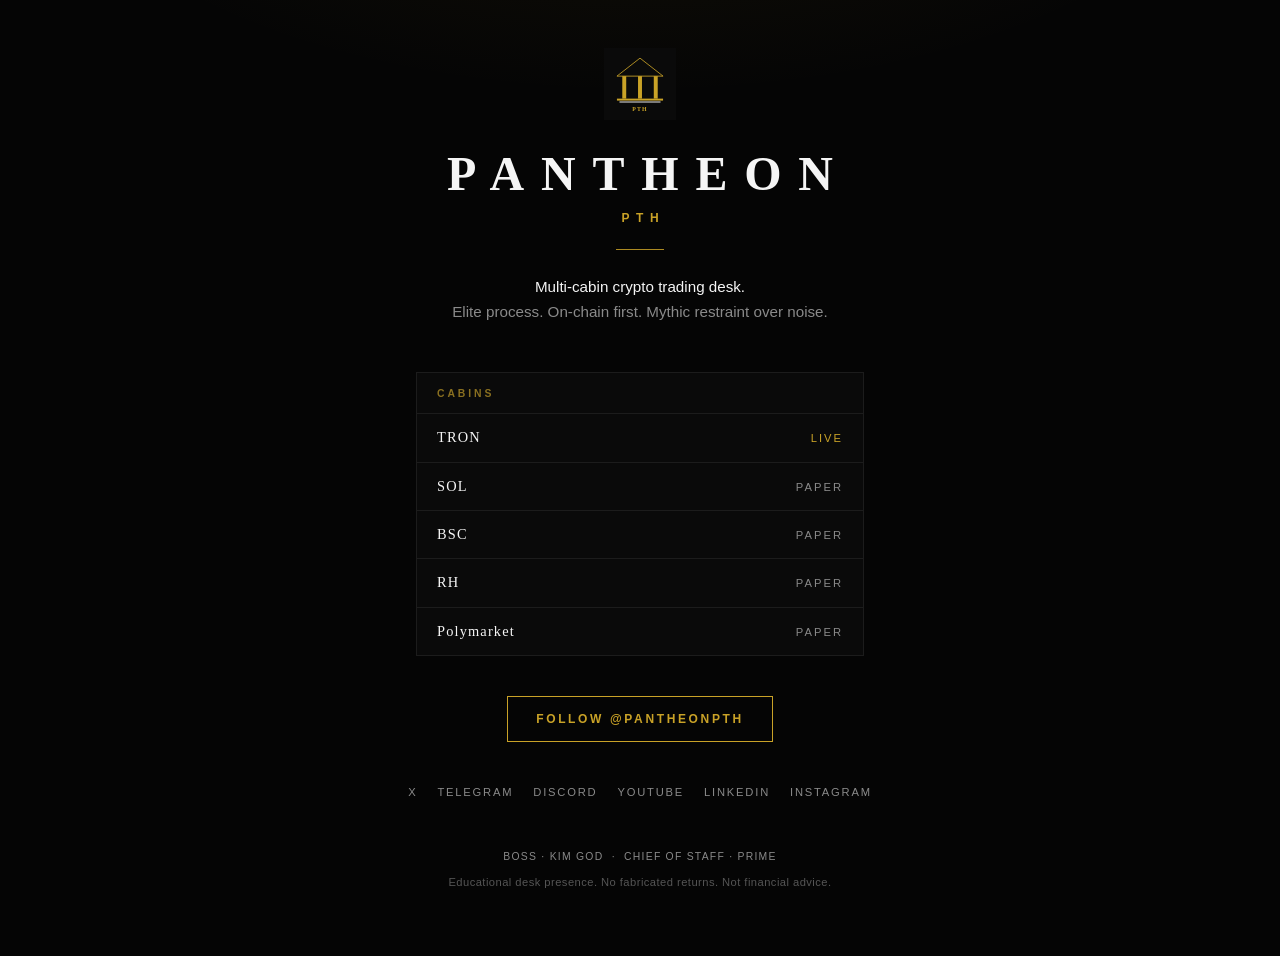
==== landing.html @ 0e8a8628 "Initial PANTHEON / PTH brand kit Landing, bios, 7-day calendar, logo, and voice guidelines for the d" ====
<!DOCTYPE html>
<html lang="en">
<head>
  <meta charset="utf-8" />
  <meta name="viewport" content="width=device-width, initial-scale=1" />
  <title>PANTHEON · PTH</title>
  <meta name="description" content="Pantheon (PTH) — multi-cabin crypto trading desk. TRON live; SOL, BSC, RH, Polymarket paper. Elite process. On-chain first." />
  <style>
    :root {
      --bg: #050505;
      --bg-elev: #0a0a0a;
      --gold: #c9a227;
      --gold-dim: #8a7020;
      --text: #f5f5f5;
      --muted: #8a8a8a;
      --line: #1c1c1c;
    }
    * { box-sizing: border-box; margin: 0; padding: 0; }
    html, body {
      min-height: 100%;
      background: var(--bg);
      color: var(--text);
      font-family: -apple-system, BlinkMacSystemFont, "Segoe UI", Roboto, Helvetica, Arial, sans-serif;
      -webkit-font-smoothing: antialiased;
    }
    body {
      display: flex;
      flex-direction: column;
      align-items: center;
      padding: 3rem 1.25rem 4rem;
      background:
        radial-gradient(ellipse 80% 50% at 50% -20%, rgba(201, 162, 39, 0.08), transparent 60%),
        var(--bg);
    }
    .mark {
      width: 72px;
      height: 72px;
      margin-bottom: 1.75rem;
    }
    .mark svg { width: 100%; height: 100%; display: block; }
    header {
      text-align: center;
      max-width: 36rem;
      margin-bottom: 3rem;
    }
    .wordmark {
      font-family: Georgia, "Times New Roman", serif;
      font-size: clamp(2rem, 6vw, 3rem);
      font-weight: 700;
      letter-spacing: 0.35em;
      text-indent: 0.35em;
      color: var(--text);
      line-height: 1.1;
    }
    .short {
      margin-top: 0.65rem;
      font-size: 0.75rem;
      letter-spacing: 0.55em;
      text-indent: 0.55em;
      color: var(--gold);
      font-weight: 600;
      text-transform: uppercase;
    }
    .rule {
      width: 48px;
      height: 1px;
      background: var(--gold);
      margin: 1.5rem auto;
      opacity: 0.85;
    }
    .tagline {
      font-size: 0.95rem;
      line-height: 1.65;
      color: var(--muted);
      font-weight: 400;
    }
    .tagline strong {
      color: var(--text);
      font-weight: 500;
    }
    .cabins {
      width: 100%;
      max-width: 28rem;
      border: 1px solid var(--line);
      background: var(--bg-elev);
      margin-bottom: 2.5rem;
    }
    .cabins h2 {
      font-size: 0.65rem;
      letter-spacing: 0.28em;
      text-transform: uppercase;
      color: var(--gold-dim);
      padding: 0.9rem 1.25rem;
      border-bottom: 1px solid var(--line);
      font-weight: 600;
    }
    ul { list-style: none; }
    li {
      display: flex;
      justify-content: space-between;
      align-items: baseline;
      gap: 1rem;
      padding: 0.95rem 1.25rem;
      border-bottom: 1px solid var(--line);
      font-size: 0.9rem;
    }
    li:last-child { border-bottom: none; }
    .cabin-name {
      font-family: Georgia, "Times New Roman", serif;
      letter-spacing: 0.08em;
      color: var(--text);
    }
    .mode {
      font-size: 0.7rem;
      letter-spacing: 0.18em;
      text-transform: uppercase;
      color: var(--muted);
    }
    .mode.live { color: var(--gold); }
    .cta {
      display: inline-block;
      padding: 0.95rem 1.75rem;
      border: 1px solid var(--gold);
      color: var(--gold);
      text-decoration: none;
      font-size: 0.75rem;
      letter-spacing: 0.22em;
      text-transform: uppercase;
      font-weight: 600;
      transition: background 0.2s ease, color 0.2s ease;
      margin-bottom: 2.75rem;
    }
    .cta:hover {
      background: var(--gold);
      color: var(--bg);
    }
    .socials {
      display: flex;
      flex-wrap: wrap;
      justify-content: center;
      gap: 0.5rem 1.25rem;
      margin-bottom: 3rem;
    }
    .socials a {
      color: var(--muted);
      text-decoration: none;
      font-size: 0.7rem;
      letter-spacing: 0.16em;
      text-transform: uppercase;
      border-bottom: 1px solid transparent;
      padding-bottom: 2px;
    }
    .socials a:hover {
      color: var(--text);
      border-bottom-color: var(--line);
    }
    footer {
      text-align: center;
      max-width: 28rem;
      font-size: 0.7rem;
      line-height: 1.6;
      color: #555;
      letter-spacing: 0.04em;
    }
    footer .meta {
      margin-bottom: 0.5rem;
      color: var(--muted);
      letter-spacing: 0.12em;
      text-transform: uppercase;
      font-size: 0.65rem;
    }
  </style>
</head>
<body>
  <div class="mark" aria-hidden="true">
    <svg xmlns="http://www.w3.org/2000/svg" viewBox="0 0 512 512">
      <rect width="512" height="512" fill="#0a0a0a"/>
      <polygon points="256,72 420,200 92,200" fill="none" stroke="#c9a227" stroke-width="6"/>
      <rect x="130" y="200" width="28" height="160" fill="#c9a227"/>
      <rect x="242" y="200" width="28" height="160" fill="#c9a227"/>
      <rect x="354" y="200" width="28" height="160" fill="#c9a227"/>
      <rect x="92" y="360" width="328" height="14" fill="#c9a227"/>
      <rect x="110" y="380" width="292" height="8" fill="#f5f5f5" opacity="0.85"/>
      <text x="256" y="450" text-anchor="middle" font-family="Georgia, 'Times New Roman', serif" font-size="42" font-weight="700" letter-spacing="8" fill="#c9a227">PTH</text>
    </svg>
  </div>

  <header>
    <h1 class="wordmark">PANTHEON</h1>
    <div class="short">PTH</div>
    <div class="rule"></div>
    <p class="tagline">
      <strong>Multi-cabin crypto trading desk.</strong><br />
      Elite process. On-chain first. Mythic restraint over noise.
    </p>
  </header>

  <section class="cabins" aria-label="Trading cabins">
    <h2>Cabins</h2>
    <ul>
      <li><span class="cabin-name">TRON</span><span class="mode live">Live</span></li>
      <li><span class="cabin-name">SOL</span><span class="mode">Paper</span></li>
      <li><span class="cabin-name">BSC</span><span class="mode">Paper</span></li>
      <li><span class="cabin-name">RH</span><span class="mode">Paper</span></li>
      <li><span class="cabin-name">Polymarket</span><span class="mode">Paper</span></li>
    </ul>
  </section>

  <a class="cta" href="https://x.com/PantheonPTH">Follow @PantheonPTH</a>

  <nav class="socials" aria-label="Social links">
    <!-- Replace # with live URLs when channels exist -->
    <a href="#">X</a>
    <a href="#">Telegram</a>
    <a href="#">Discord</a>
    <a href="#">YouTube</a>
    <a href="#">LinkedIn</a>
    <a href="#">Instagram</a>
  </nav>

  <footer>
    <p class="meta">Boss · kim God &nbsp;·&nbsp; Chief of Staff · Prime</p>
    <p>Educational desk presence. No fabricated returns. Not financial advice.</p>
  </footer>
</body>
</html>
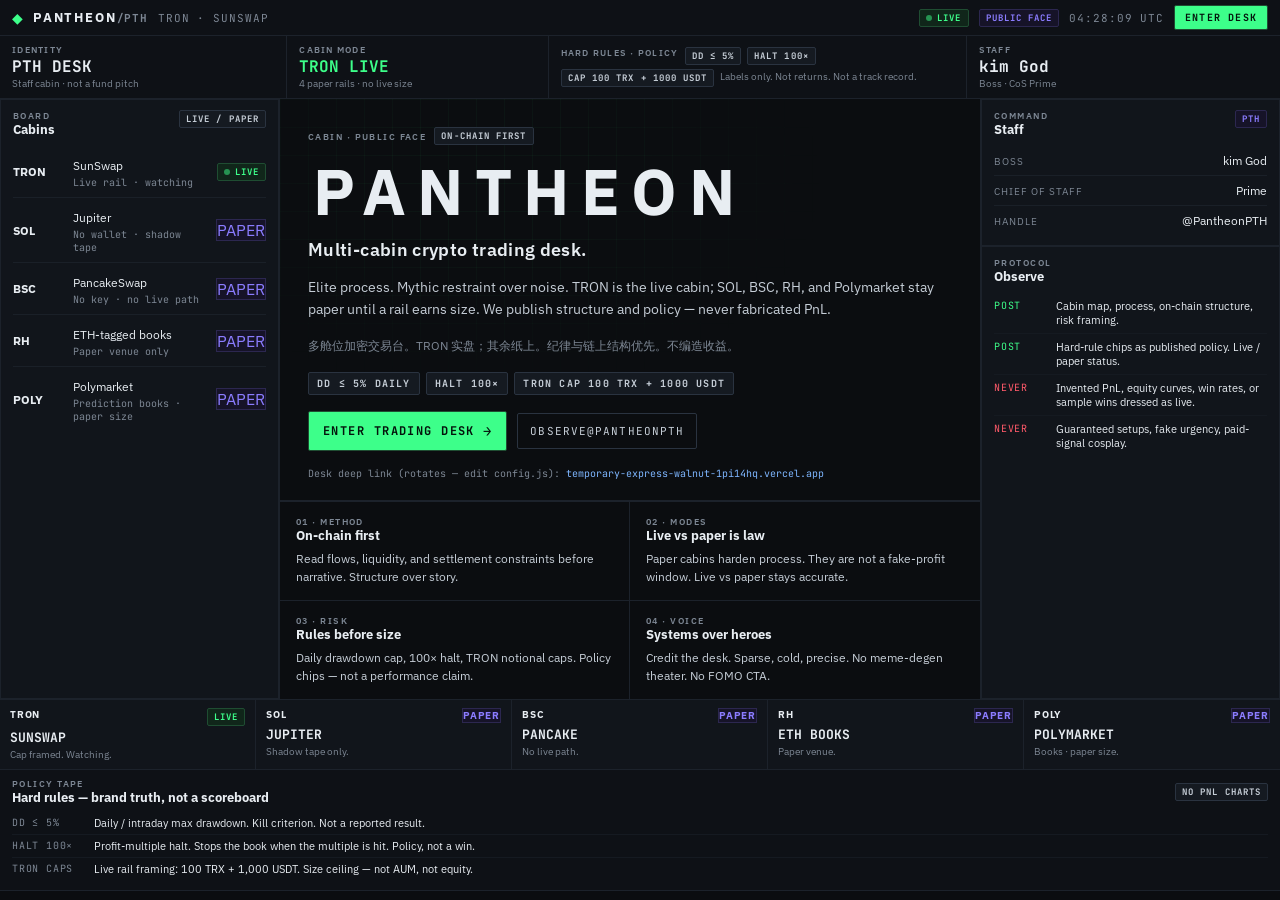
==== commit 96144631: "Rebuild brand landing to match trading-desk chrome Replace the thin gold/serif template with the CAB" ====
--- a/landing.html
+++ b/landing.html
@@ -2,225 +2,11 @@
 <html lang="en">
 <head>
   <meta charset="utf-8" />
-  <meta name="viewport" content="width=device-width, initial-scale=1" />
+  <meta http-equiv="refresh" content="0; url=./" />
+  <link rel="canonical" href="./" />
   <title>PANTHEON · PTH</title>
-  <meta name="description" content="Pantheon (PTH) — multi-cabin crypto trading desk. TRON live; SOL, BSC, RH, Polymarket paper. Elite process. On-chain first." />
-  <style>
-    :root {
-      --bg: #050505;
-      --bg-elev: #0a0a0a;
-      --gold: #c9a227;
-      --gold-dim: #8a7020;
-      --text: #f5f5f5;
-      --muted: #8a8a8a;
-      --line: #1c1c1c;
-    }
-    * { box-sizing: border-box; margin: 0; padding: 0; }
-    html, body {
-      min-height: 100%;
-      background: var(--bg);
-      color: var(--text);
-      font-family: -apple-system, BlinkMacSystemFont, "Segoe UI", Roboto, Helvetica, Arial, sans-serif;
-      -webkit-font-smoothing: antialiased;
-    }
-    body {
-      display: flex;
-      flex-direction: column;
-      align-items: center;
-      padding: 3rem 1.25rem 4rem;
-      background:
-        radial-gradient(ellipse 80% 50% at 50% -20%, rgba(201, 162, 39, 0.08), transparent 60%),
-        var(--bg);
-    }
-    .mark {
-      width: 72px;
-      height: 72px;
-      margin-bottom: 1.75rem;
-    }
-    .mark svg { width: 100%; height: 100%; display: block; }
-    header {
-      text-align: center;
-      max-width: 36rem;
-      margin-bottom: 3rem;
-    }
-    .wordmark {
-      font-family: Georgia, "Times New Roman", serif;
-      font-size: clamp(2rem, 6vw, 3rem);
-      font-weight: 700;
-      letter-spacing: 0.35em;
-      text-indent: 0.35em;
-      color: var(--text);
-      line-height: 1.1;
-    }
-    .short {
-      margin-top: 0.65rem;
-      font-size: 0.75rem;
-      letter-spacing: 0.55em;
-      text-indent: 0.55em;
-      color: var(--gold);
-      font-weight: 600;
-      text-transform: uppercase;
-    }
-    .rule {
-      width: 48px;
-      height: 1px;
-      background: var(--gold);
-      margin: 1.5rem auto;
-      opacity: 0.85;
-    }
-    .tagline {
-      font-size: 0.95rem;
-      line-height: 1.65;
-      color: var(--muted);
-      font-weight: 400;
-    }
-    .tagline strong {
-      color: var(--text);
-      font-weight: 500;
-    }
-    .cabins {
-      width: 100%;
-      max-width: 28rem;
-      border: 1px solid var(--line);
-      background: var(--bg-elev);
-      margin-bottom: 2.5rem;
-    }
-    .cabins h2 {
-      font-size: 0.65rem;
-      letter-spacing: 0.28em;
-      text-transform: uppercase;
-      color: var(--gold-dim);
-      padding: 0.9rem 1.25rem;
-      border-bottom: 1px solid var(--line);
-      font-weight: 600;
-    }
-    ul { list-style: none; }
-    li {
-      display: flex;
-      justify-content: space-between;
-      align-items: baseline;
-      gap: 1rem;
-      padding: 0.95rem 1.25rem;
-      border-bottom: 1px solid var(--line);
-      font-size: 0.9rem;
-    }
-    li:last-child { border-bottom: none; }
-    .cabin-name {
-      font-family: Georgia, "Times New Roman", serif;
-      letter-spacing: 0.08em;
-      color: var(--text);
-    }
-    .mode {
-      font-size: 0.7rem;
-      letter-spacing: 0.18em;
-      text-transform: uppercase;
-      color: var(--muted);
-    }
-    .mode.live { color: var(--gold); }
-    .cta {
-      display: inline-block;
-      padding: 0.95rem 1.75rem;
-      border: 1px solid var(--gold);
-      color: var(--gold);
-      text-decoration: none;
-      font-size: 0.75rem;
-      letter-spacing: 0.22em;
-      text-transform: uppercase;
-      font-weight: 600;
-      transition: background 0.2s ease, color 0.2s ease;
-      margin-bottom: 2.75rem;
-    }
-    .cta:hover {
-      background: var(--gold);
-      color: var(--bg);
-    }
-    .socials {
-      display: flex;
-      flex-wrap: wrap;
-      justify-content: center;
-      gap: 0.5rem 1.25rem;
-      margin-bottom: 3rem;
-    }
-    .socials a {
-      color: var(--muted);
-      text-decoration: none;
-      font-size: 0.7rem;
-      letter-spacing: 0.16em;
-      text-transform: uppercase;
-      border-bottom: 1px solid transparent;
-      padding-bottom: 2px;
-    }
-    .socials a:hover {
-      color: var(--text);
-      border-bottom-color: var(--line);
-    }
-    footer {
-      text-align: center;
-      max-width: 28rem;
-      font-size: 0.7rem;
-      line-height: 1.6;
-      color: #555;
-      letter-spacing: 0.04em;
-    }
-    footer .meta {
-      margin-bottom: 0.5rem;
-      color: var(--muted);
-      letter-spacing: 0.12em;
-      text-transform: uppercase;
-      font-size: 0.65rem;
-    }
-  </style>
 </head>
 <body>
-  <div class="mark" aria-hidden="true">
-    <svg xmlns="http://www.w3.org/2000/svg" viewBox="0 0 512 512">
-      <rect width="512" height="512" fill="#0a0a0a"/>
-      <polygon points="256,72 420,200 92,200" fill="none" stroke="#c9a227" stroke-width="6"/>
-      <rect x="130" y="200" width="28" height="160" fill="#c9a227"/>
-      <rect x="242" y="200" width="28" height="160" fill="#c9a227"/>
-      <rect x="354" y="200" width="28" height="160" fill="#c9a227"/>
-      <rect x="92" y="360" width="328" height="14" fill="#c9a227"/>
-      <rect x="110" y="380" width="292" height="8" fill="#f5f5f5" opacity="0.85"/>
-      <text x="256" y="450" text-anchor="middle" font-family="Georgia, 'Times New Roman', serif" font-size="42" font-weight="700" letter-spacing="8" fill="#c9a227">PTH</text>
-    </svg>
-  </div>
-
-  <header>
-    <h1 class="wordmark">PANTHEON</h1>
-    <div class="short">PTH</div>
-    <div class="rule"></div>
-    <p class="tagline">
-      <strong>Multi-cabin crypto trading desk.</strong><br />
-      Elite process. On-chain first. Mythic restraint over noise.
-    </p>
-  </header>
-
-  <section class="cabins" aria-label="Trading cabins">
-    <h2>Cabins</h2>
-    <ul>
-      <li><span class="cabin-name">TRON</span><span class="mode live">Live</span></li>
-      <li><span class="cabin-name">SOL</span><span class="mode">Paper</span></li>
-      <li><span class="cabin-name">BSC</span><span class="mode">Paper</span></li>
-      <li><span class="cabin-name">RH</span><span class="mode">Paper</span></li>
-      <li><span class="cabin-name">Polymarket</span><span class="mode">Paper</span></li>
-    </ul>
-  </section>
-
-  <a class="cta" href="https://x.com/PantheonPTH">Follow @PantheonPTH</a>
-
-  <nav class="socials" aria-label="Social links">
-    <!-- Replace # with live URLs when channels exist -->
-    <a href="#">X</a>
-    <a href="#">Telegram</a>
-    <a href="#">Discord</a>
-    <a href="#">YouTube</a>
-    <a href="#">LinkedIn</a>
-    <a href="#">Instagram</a>
-  </nav>
-
-  <footer>
-    <p class="meta">Boss · kim God &nbsp;·&nbsp; Chief of Staff · Prime</p>
-    <p>Educational desk presence. No fabricated returns. Not financial advice.</p>
-  </footer>
+  <p><a href="./">PANTHEON · PTH cabin</a></p>
 </body>
 </html>
